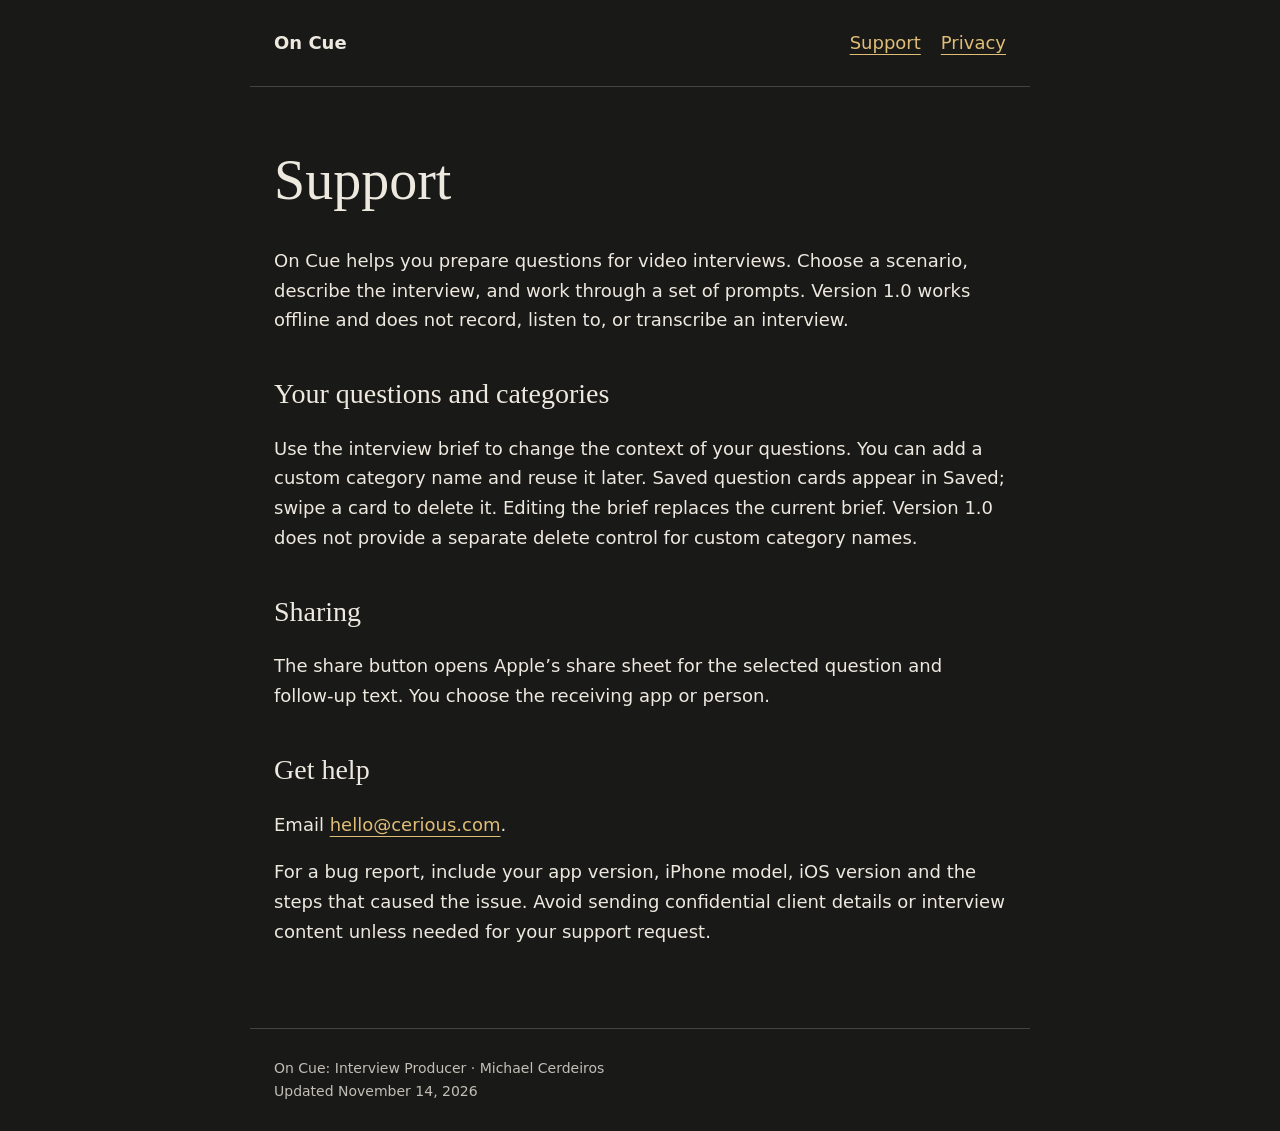
==== on-cue/support/index.html @ b396d593 "Publish On Cue support page" ====
<!doctype html><html lang="en"><head><meta charset="utf-8"><meta name="viewport" content="width=device-width,initial-scale=1"><title>Support | On Cue</title><meta name="description" content="On Cue: Interview Producer — support."><style>:root{color-scheme:dark}*{box-sizing:border-box}body{margin:0;background:#191918;color:#eee9df;font:18px/1.65 system-ui,-apple-system,sans-serif}main,header,footer{max-width:780px;margin:auto;padding:28px 24px}header{display:flex;justify-content:space-between;gap:24px;border-bottom:1px solid #45443e}nav{display:flex;gap:20px}a{color:#dfbd77;text-underline-offset:5px}h1,h2{font-family:Georgia,serif;font-weight:400;line-height:1.2}h1{font-size:clamp(38px,7vw,56px);margin:32px 0}h2{font-size:28px;margin-top:42px}p{max-width:65ch}small,footer{color:#c3bfb6}footer{border-top:1px solid #45443e;margin-top:36px;font-size:14px}a:focus-visible{outline:3px solid #dfbd77;outline-offset:4px}@media(max-width:480px){header{display:block}nav{margin-top:12px}}</style></head><body><header><strong>On Cue</strong><nav aria-label="Main navigation"><a href="/on-cue/support/">Support</a><a href="/on-cue/privacy/">Privacy</a></nav></header><main><h1>Support</h1><p>On Cue helps you prepare questions for video interviews. Choose a scenario, describe the interview, and work through a set of prompts. Version 1.0 works offline and does not record, listen to, or transcribe an interview.</p><h2>Your questions and categories</h2><p>Use the interview brief to change the context of your questions. You can add a custom category name and reuse it later. Saved question cards appear in Saved; swipe a card to delete it. Editing the brief replaces the current brief. Version 1.0 does not provide a separate delete control for custom category names.</p><h2>Sharing</h2><p>The share button opens Apple’s share sheet for the selected question and follow-up text. You choose the receiving app or person.</p><h2>Get help</h2><p>Email <a href="mailto:hello@cerious.com">hello@cerious.com</a>.</p><p>For a bug report, include your app version, iPhone model, iOS version and the steps that caused the issue. Avoid sending confidential client details or interview content unless needed for your support request.</p></main><footer>On Cue: Interview Producer · Michael Cerdeiros<br>Updated November 14, 2026</footer></body></html>
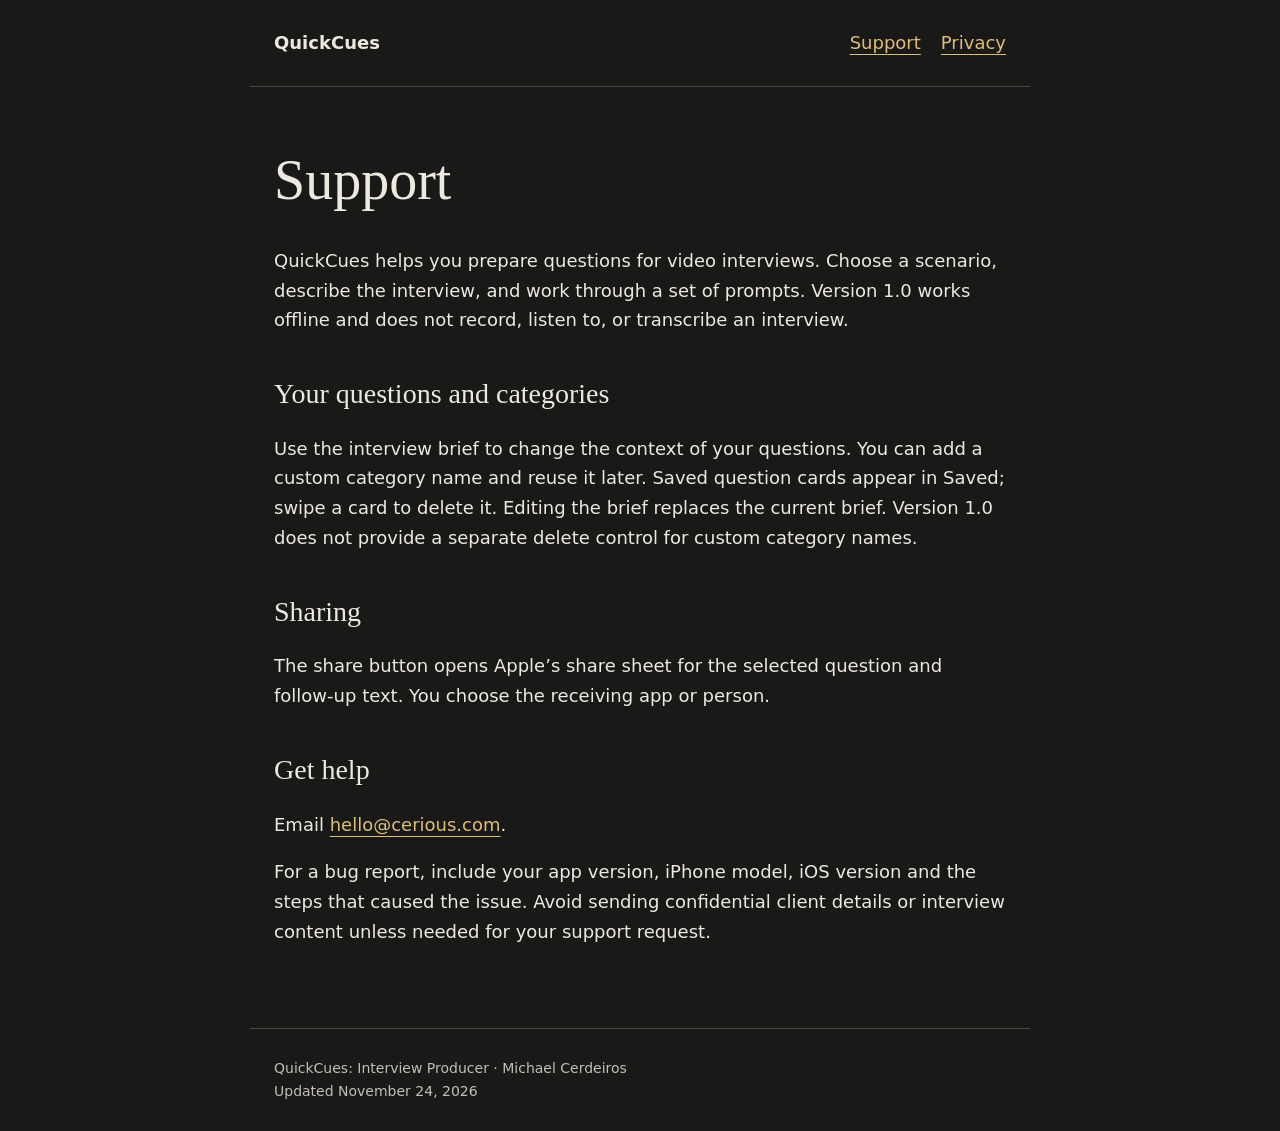
==== commit 18ee89da: "Publish approved QuickCues privacy and support updates" ====
--- a/on-cue/support/index.html
+++ b/on-cue/support/index.html
@@ -1 +1 @@
-<!doctype html><html lang="en"><head><meta charset="utf-8"><meta name="viewport" content="width=device-width,initial-scale=1"><title>Support | On Cue</title><meta name="description" content="On Cue: Interview Producer — support."><style>:root{color-scheme:dark}*{box-sizing:border-box}body{margin:0;background:#191918;color:#eee9df;font:18px/1.65 system-ui,-apple-system,sans-serif}main,header,footer{max-width:780px;margin:auto;padding:28px 24px}header{display:flex;justify-content:space-between;gap:24px;border-bottom:1px solid #45443e}nav{display:flex;gap:20px}a{color:#dfbd77;text-underline-offset:5px}h1,h2{font-family:Georgia,serif;font-weight:400;line-height:1.2}h1{font-size:clamp(38px,7vw,56px);margin:32px 0}h2{font-size:28px;margin-top:42px}p{max-width:65ch}small,footer{color:#c3bfb6}footer{border-top:1px solid #45443e;margin-top:36px;font-size:14px}a:focus-visible{outline:3px solid #dfbd77;outline-offset:4px}@media(max-width:480px){header{display:block}nav{margin-top:12px}}</style></head><body><header><strong>On Cue</strong><nav aria-label="Main navigation"><a href="/on-cue/support/">Support</a><a href="/on-cue/privacy/">Privacy</a></nav></header><main><h1>Support</h1><p>On Cue helps you prepare questions for video interviews. Choose a scenario, describe the interview, and work through a set of prompts. Version 1.0 works offline and does not record, listen to, or transcribe an interview.</p><h2>Your questions and categories</h2><p>Use the interview brief to change the context of your questions. You can add a custom category name and reuse it later. Saved question cards appear in Saved; swipe a card to delete it. Editing the brief replaces the current brief. Version 1.0 does not provide a separate delete control for custom category names.</p><h2>Sharing</h2><p>The share button opens Apple’s share sheet for the selected question and follow-up text. You choose the receiving app or person.</p><h2>Get help</h2><p>Email <a href="mailto:hello@cerious.com">hello@cerious.com</a>.</p><p>For a bug report, include your app version, iPhone model, iOS version and the steps that caused the issue. Avoid sending confidential client details or interview content unless needed for your support request.</p></main><footer>On Cue: Interview Producer · Michael Cerdeiros<br>Updated November 14, 2026</footer></body></html>+<!doctype html><html lang="en"><head><meta charset="utf-8"><meta name="viewport" content="width=device-width,initial-scale=1"><title>Support | QuickCues</title><meta name="description" content="QuickCues: Interview Producer — support."><style>:root{color-scheme:dark}*{box-sizing:border-box}body{margin:0;background:#191918;color:#eee9df;font:18px/1.65 system-ui,-apple-system,sans-serif}main,header,footer{max-width:780px;margin:auto;padding:28px 24px}header{display:flex;justify-content:space-between;gap:24px;border-bottom:1px solid #45443e}nav{display:flex;gap:20px}a{color:#dfbd77;text-underline-offset:5px}h1,h2{font-family:Georgia,serif;font-weight:400;line-height:1.2}h1{font-size:clamp(38px,7vw,56px);margin:32px 0}h2{font-size:28px;margin-top:42px}p{max-width:65ch}small,footer{color:#c3bfb6}footer{border-top:1px solid #45443e;margin-top:36px;font-size:14px}a:focus-visible{outline:3px solid #dfbd77;outline-offset:4px}@media(max-width:480px){header{display:block}nav{margin-top:12px}}</style></head><body><header><strong>QuickCues</strong><nav aria-label="Main navigation"><a href="/on-cue/support/">Support</a><a href="/on-cue/privacy/">Privacy</a></nav></header><main><h1>Support</h1><p>QuickCues helps you prepare questions for video interviews. Choose a scenario, describe the interview, and work through a set of prompts. Version 1.0 works offline and does not record, listen to, or transcribe an interview.</p><h2>Your questions and categories</h2><p>Use the interview brief to change the context of your questions. You can add a custom category name and reuse it later. Saved question cards appear in Saved; swipe a card to delete it. Editing the brief replaces the current brief. Version 1.0 does not provide a separate delete control for custom category names.</p><h2>Sharing</h2><p>The share button opens Apple’s share sheet for the selected question and follow-up text. You choose the receiving app or person.</p><h2>Get help</h2><p>Email <a href="mailto:hello@cerious.com">hello@cerious.com</a>.</p><p>For a bug report, include your app version, iPhone model, iOS version and the steps that caused the issue. Avoid sending confidential client details or interview content unless needed for your support request.</p></main><footer>QuickCues: Interview Producer · Michael Cerdeiros<br>Updated November 24, 2026</footer></body></html>
